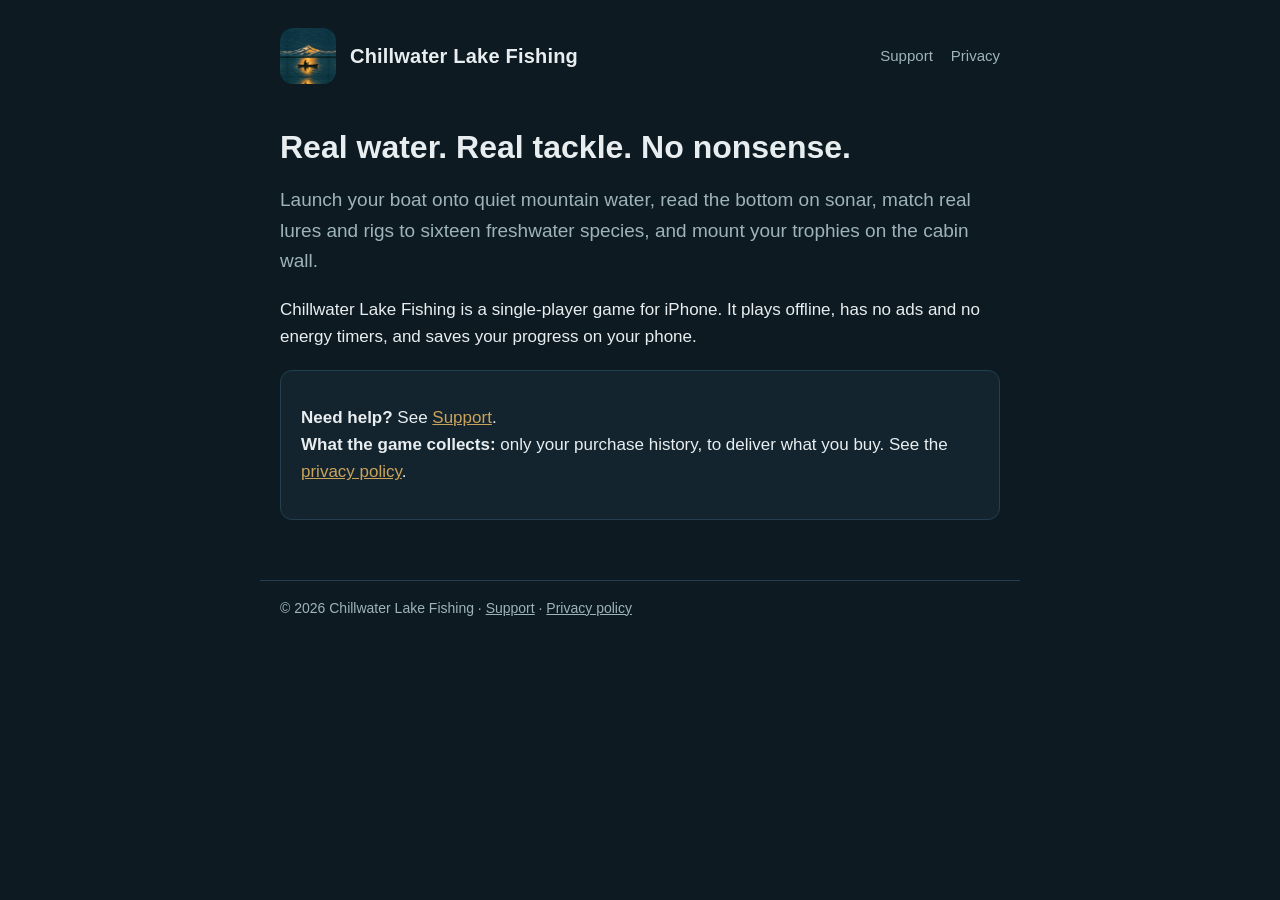
==== index.html @ a407d574 "Chillwater Lake Fishing: home, support and privacy pages Co-Authored-By: Claude Opus 5.5 <noreply@an" ====
<!doctype html>
<html lang="en">
<head>
<meta charset="utf-8">
<meta name="viewport" content="width=device-width, initial-scale=1">
<title>Chillwater Lake Fishing</title>
<meta name="description" content="A realistic, offline lake fishing game for iPhone: a boat, real tackle and sixteen freshwater species on quiet mountain water.">
<link rel="icon" href="icon.png">
<link rel="stylesheet" href="style.css">
</head>
<body>
<header>
  <img src="icon.png" alt="">
  <a class="home" href="./">Chillwater Lake Fishing</a>
  <nav><a href="support.html">Support</a><a href="privacy.html">Privacy</a></nav>
</header>
<main>
  <h1>Real water. Real tackle. No nonsense.</h1>
  <p class="lead">Launch your boat onto quiet mountain water, read the bottom on sonar, match real lures and rigs to sixteen freshwater species, and mount your trophies on the cabin wall.</p>
  <p>Chillwater Lake Fishing is a single-player game for iPhone. It plays offline, has no ads and no energy timers, and saves your progress on your phone.</p>
  <div class="card">
    <p><strong>Need help?</strong> See <a href="support.html">Support</a>.<br>
    <strong>What the game collects:</strong> only your purchase history, to deliver what you buy. See the <a href="privacy.html">privacy policy</a>.</p>
  </div>
</main>
<footer>© 2026 Chillwater Lake Fishing · <a href="support.html">Support</a> · <a href="privacy.html">Privacy policy</a></footer>
</body>
</html>
---- style.css ----
:root { --bg: #0d1a22; --panel: #13242f; --ink: #e8eef0; --dim: #9fb3bb; --brass: #c9a35a; --line: #24404e; }
* { box-sizing: border-box; }
html { -webkit-text-size-adjust: 100%; }
body { margin: 0; background: var(--bg); color: var(--ink); font: 17px/1.6 -apple-system, BlinkMacSystemFont, "Segoe UI", Roboto, Helvetica, Arial, sans-serif; }
header, main, footer { max-width: 760px; margin: 0 auto; padding: 0 20px; }
header { display: flex; align-items: center; gap: 14px; padding-top: 28px; padding-bottom: 8px; }
header img { width: 56px; height: 56px; border-radius: 13px; }
header a.home { color: var(--ink); text-decoration: none; font-weight: 700; font-size: 20px; letter-spacing: 0.01em; }
nav { margin-left: auto; display: flex; gap: 18px; font-size: 15px; }
nav a { color: var(--dim); text-decoration: none; }
nav a:hover, nav a[aria-current] { color: var(--brass); }
main { padding-top: 12px; padding-bottom: 40px; }
h1 { font-size: 32px; line-height: 1.2; margin: 24px 0 8px; }
h2 { font-size: 21px; margin: 32px 0 8px; color: var(--brass); }
p, li { color: var(--ink); }
.small { color: var(--dim); font-size: 14px; margin-top: 0; }
.lead { font-size: 19px; color: var(--dim); }
a { color: var(--brass); }
ul { padding-left: 22px; }
.card { background: var(--panel); border: 1px solid var(--line); border-radius: 12px; padding: 16px 20px; margin: 20px 0; }
footer { border-top: 1px solid var(--line); padding-top: 16px; padding-bottom: 32px; color: var(--dim); font-size: 14px; }
footer a { color: var(--dim); }
@media (max-width: 520px) { header { flex-wrap: wrap; } nav { margin-left: 0; width: 100%; } h1 { font-size: 27px; } }
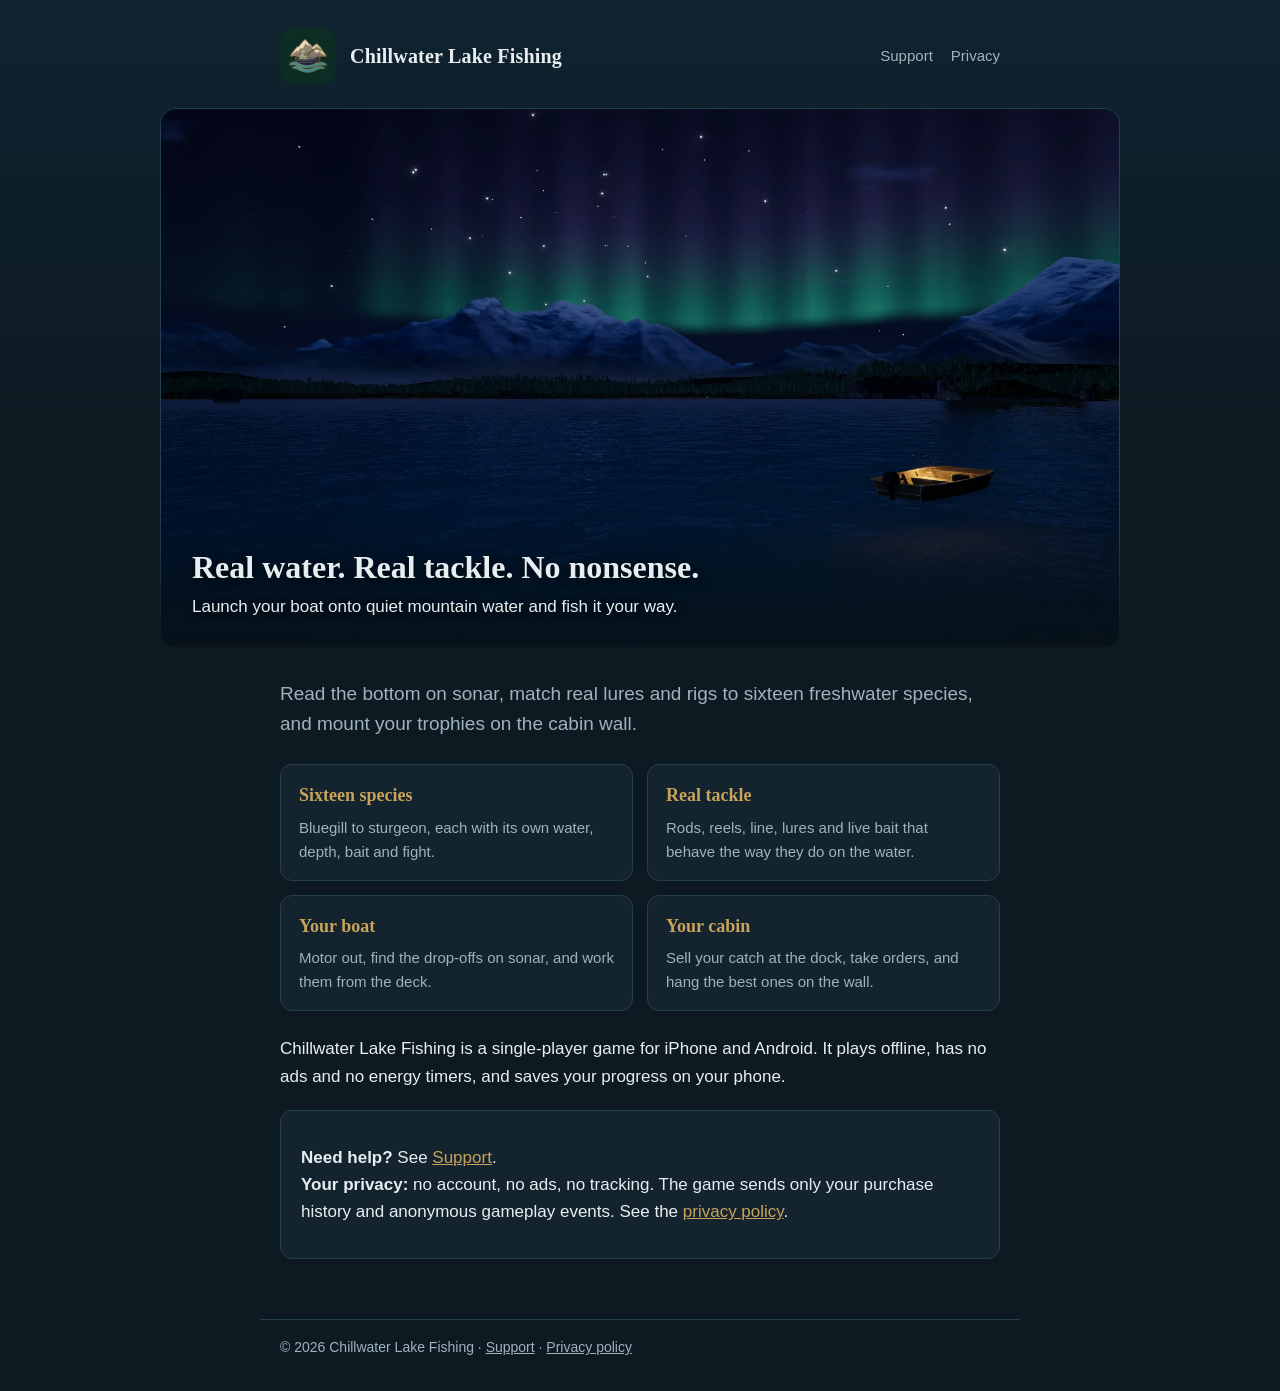
==== commit 9a276366: "Publish site from lake-angler 42d9582" ====
--- a/index.html
+++ b/index.html
@@ -4,23 +4,38 @@
 <meta charset="utf-8">
 <meta name="viewport" content="width=device-width, initial-scale=1">
 <title>Chillwater Lake Fishing</title>
-<meta name="description" content="A realistic, offline lake fishing game for iPhone: a boat, real tackle and sixteen freshwater species on quiet mountain water.">
+<meta name="description" content="A realistic, offline lake fishing game for iPhone and Android: a boat, real tackle and sixteen freshwater species on quiet mountain water.">
+<meta property="og:title" content="Chillwater Lake Fishing">
+<meta property="og:description" content="Real water. Real tackle. A quiet mountain lake to fish, offline.">
+<meta property="og:image" content="https://chillwaterfishing.com/hero.webp">
 <link rel="icon" href="icon.png">
 <link rel="stylesheet" href="style.css">
 </head>
-<body>
+<body class="home-page">
 <header>
   <img src="icon.png" alt="">
   <a class="home" href="./">Chillwater Lake Fishing</a>
   <nav><a href="support.html">Support</a><a href="privacy.html">Privacy</a></nav>
 </header>
+<section class="hero">
+  <img src="hero.webp" alt="A boat on a still mountain lake under the northern lights">
+  <div class="hero-text">
+    <h1>Real water. Real tackle. No nonsense.</h1>
+    <p>Launch your boat onto quiet mountain water and fish it your way.</p>
+  </div>
+</section>
 <main>
-  <h1>Real water. Real tackle. No nonsense.</h1>
-  <p class="lead">Launch your boat onto quiet mountain water, read the bottom on sonar, match real lures and rigs to sixteen freshwater species, and mount your trophies on the cabin wall.</p>
-  <p>Chillwater Lake Fishing is a single-player game for iPhone. It plays offline, has no ads and no energy timers, and saves your progress on your phone.</p>
+  <p class="lead">Read the bottom on sonar, match real lures and rigs to sixteen freshwater species, and mount your trophies on the cabin wall.</p>
+  <div class="features">
+    <div class="feature"><h3>Sixteen species</h3><p>Bluegill to sturgeon, each with its own water, depth, bait and fight.</p></div>
+    <div class="feature"><h3>Real tackle</h3><p>Rods, reels, line, lures and live bait that behave the way they do on the water.</p></div>
+    <div class="feature"><h3>Your boat</h3><p>Motor out, find the drop-offs on sonar, and work them from the deck.</p></div>
+    <div class="feature"><h3>Your cabin</h3><p>Sell your catch at the dock, take orders, and hang the best ones on the wall.</p></div>
+  </div>
+  <p>Chillwater Lake Fishing is a single-player game for iPhone and Android. It plays offline, has no ads and no energy timers, and saves your progress on your phone.</p>
   <div class="card">
     <p><strong>Need help?</strong> See <a href="support.html">Support</a>.<br>
-    <strong>What the game collects:</strong> only your purchase history, to deliver what you buy. See the <a href="privacy.html">privacy policy</a>.</p>
+    <strong>Your privacy:</strong> no account, no ads, no tracking. The game sends only your purchase history and anonymous gameplay events. See the <a href="privacy.html">privacy policy</a>.</p>
   </div>
 </main>
 <footer>© 2026 Chillwater Lake Fishing · <a href="support.html">Support</a> · <a href="privacy.html">Privacy policy</a></footer>
--- a/style.css
+++ b/style.css
@@ -21,3 +21,22 @@
 footer { border-top: 1px solid var(--line); padding-top: 16px; padding-bottom: 32px; color: var(--dim); font-size: 14px; }
 footer a { color: var(--dim); }
 @media (max-width: 520px) { header { flex-wrap: wrap; } nav { margin-left: 0; width: 100%; } h1 { font-size: 27px; } }
+
+/* Home page and a little more polish (2026-11-23). */
+body { background: linear-gradient(180deg, #0f2330 0, var(--bg) 420px); }
+h1, h2, h3, header a.home { font-family: Georgia, "Iowan Old Style", "Palatino Linotype", serif; }
+h3 { font-size: 18px; margin: 0 0 6px; color: var(--brass); }
+.hero { position: relative; max-width: 1000px; margin: 16px auto 0; padding: 0 20px; }
+.hero img { display: block; width: 100%; aspect-ratio: 16 / 9; object-fit: cover; border-radius: 16px; border: 1px solid var(--line); }
+.hero-text { position: absolute; left: 20px; right: 20px; bottom: 0; padding: 28px 32px; border-radius: 0 0 16px 16px; background: linear-gradient(0deg, rgba(8, 18, 24, 0.88), rgba(8, 18, 24, 0)); }
+.hero-text h1 { margin: 0 0 6px; text-shadow: 0 2px 12px rgba(0, 0, 0, 0.6); }
+.hero-text p { margin: 0; color: var(--ink); text-shadow: 0 1px 8px rgba(0, 0, 0, 0.7); }
+.features { display: grid; grid-template-columns: repeat(2, 1fr); gap: 14px; margin: 24px 0; }
+.feature { background: var(--panel); border: 1px solid var(--line); border-radius: 12px; padding: 16px 18px; }
+.feature p { margin: 0; color: var(--dim); font-size: 15px; }
+main h1 { border-bottom: 1px solid var(--line); padding-bottom: 10px; }
+@media (max-width: 620px) {
+  .features { grid-template-columns: 1fr; }
+  .hero-text { position: static; padding: 14px 2px 0; background: none; }
+  .hero img { border-radius: 12px; }
+}
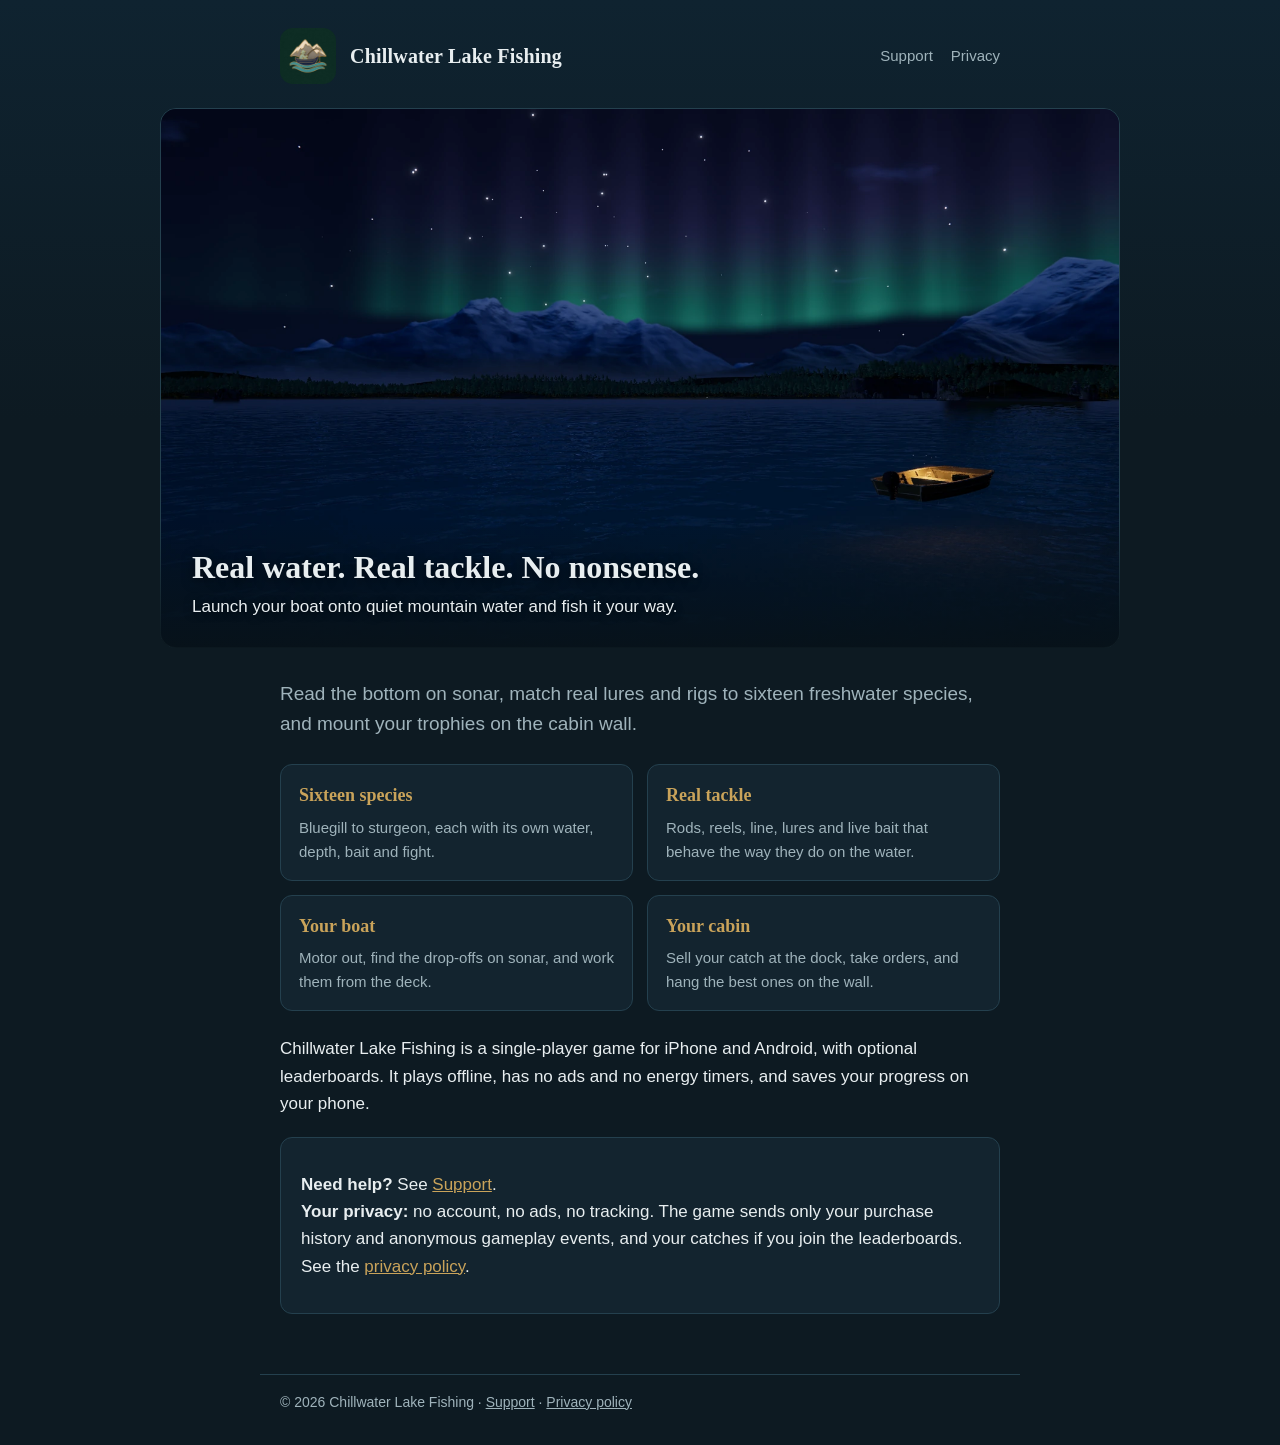
==== commit 05f5b972: "Publish site from lake-angler e02d07a" ====
--- a/index.html
+++ b/index.html
@@ -32,10 +32,10 @@
     <div class="feature"><h3>Your boat</h3><p>Motor out, find the drop-offs on sonar, and work them from the deck.</p></div>
     <div class="feature"><h3>Your cabin</h3><p>Sell your catch at the dock, take orders, and hang the best ones on the wall.</p></div>
   </div>
-  <p>Chillwater Lake Fishing is a single-player game for iPhone and Android. It plays offline, has no ads and no energy timers, and saves your progress on your phone.</p>
+  <p>Chillwater Lake Fishing is a single-player game for iPhone and Android, with optional leaderboards. It plays offline, has no ads and no energy timers, and saves your progress on your phone.</p>
   <div class="card">
     <p><strong>Need help?</strong> See <a href="support.html">Support</a>.<br>
-    <strong>Your privacy:</strong> no account, no ads, no tracking. The game sends only your purchase history and anonymous gameplay events. See the <a href="privacy.html">privacy policy</a>.</p>
+    <strong>Your privacy:</strong> no account, no ads, no tracking. The game sends only your purchase history and anonymous gameplay events, and your catches if you join the leaderboards. See the <a href="privacy.html">privacy policy</a>.</p>
   </div>
 </main>
 <footer>© 2026 Chillwater Lake Fishing · <a href="support.html">Support</a> · <a href="privacy.html">Privacy policy</a></footer>
